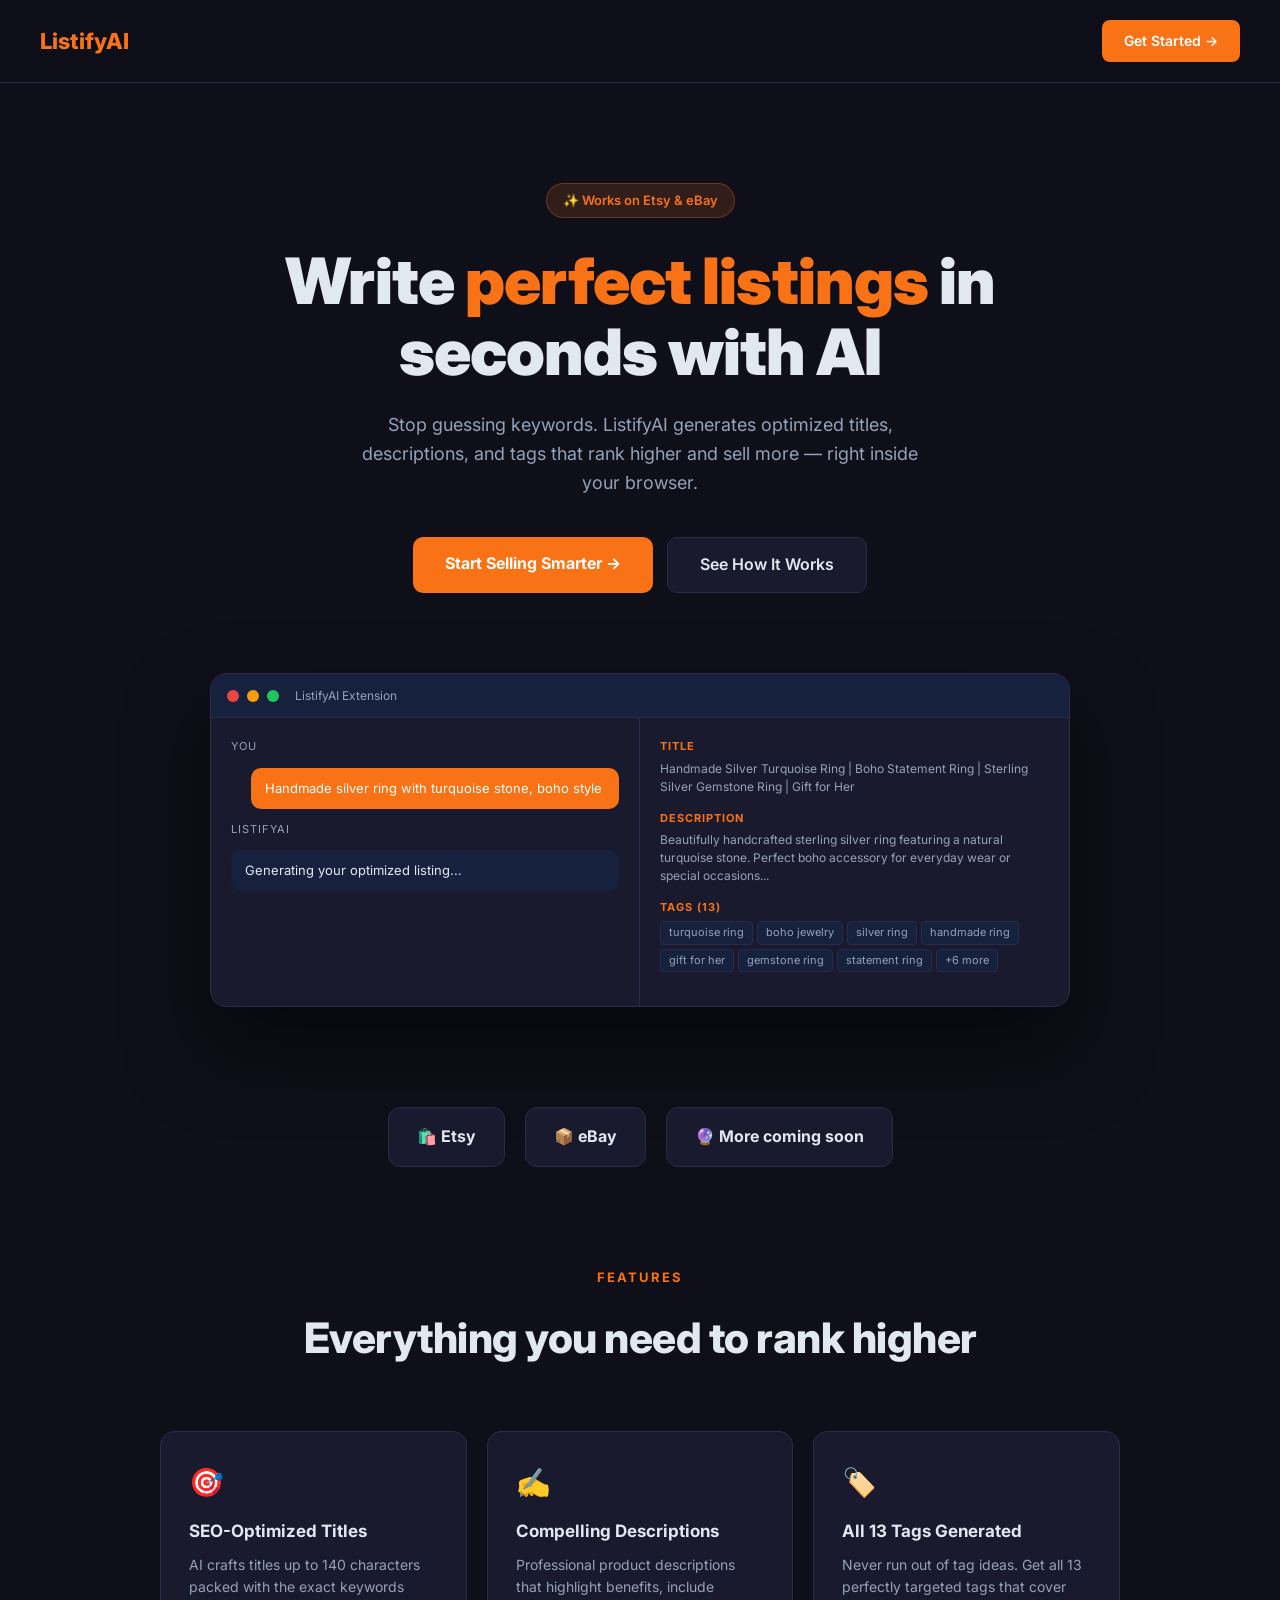
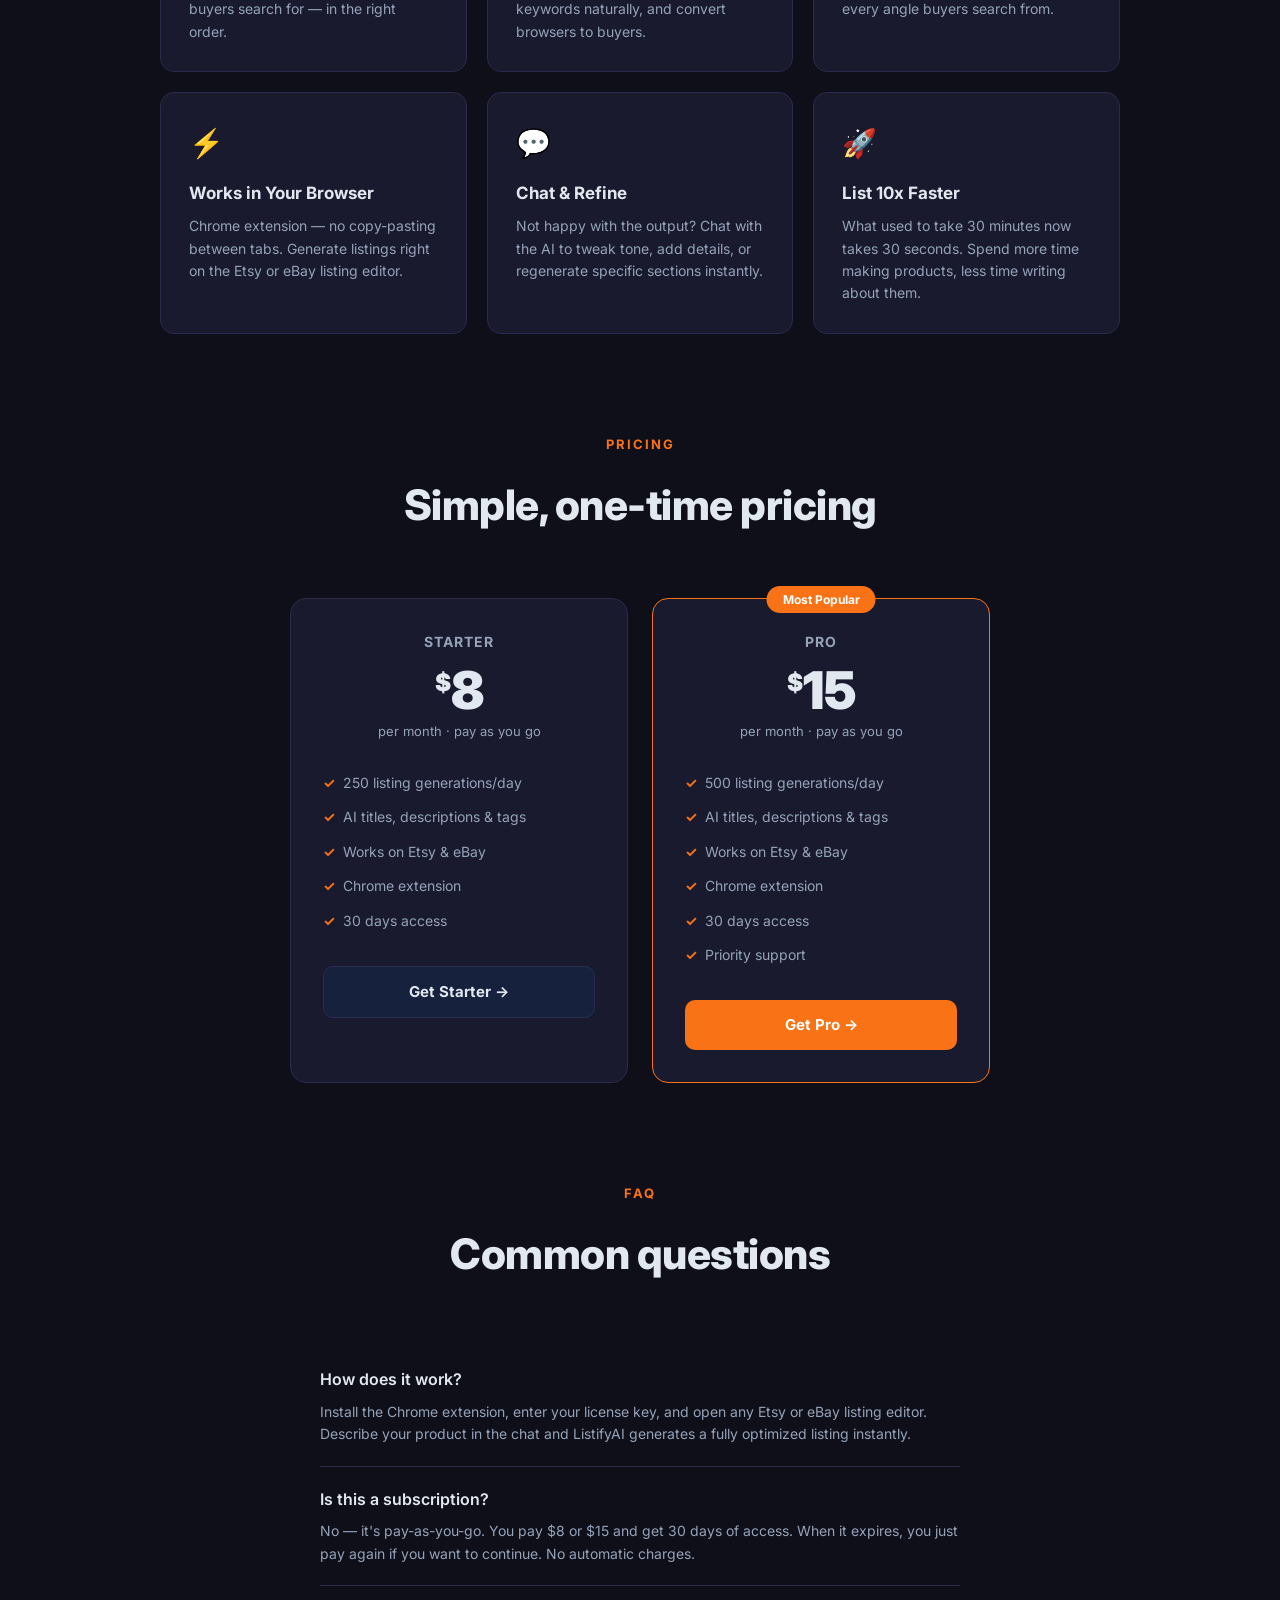
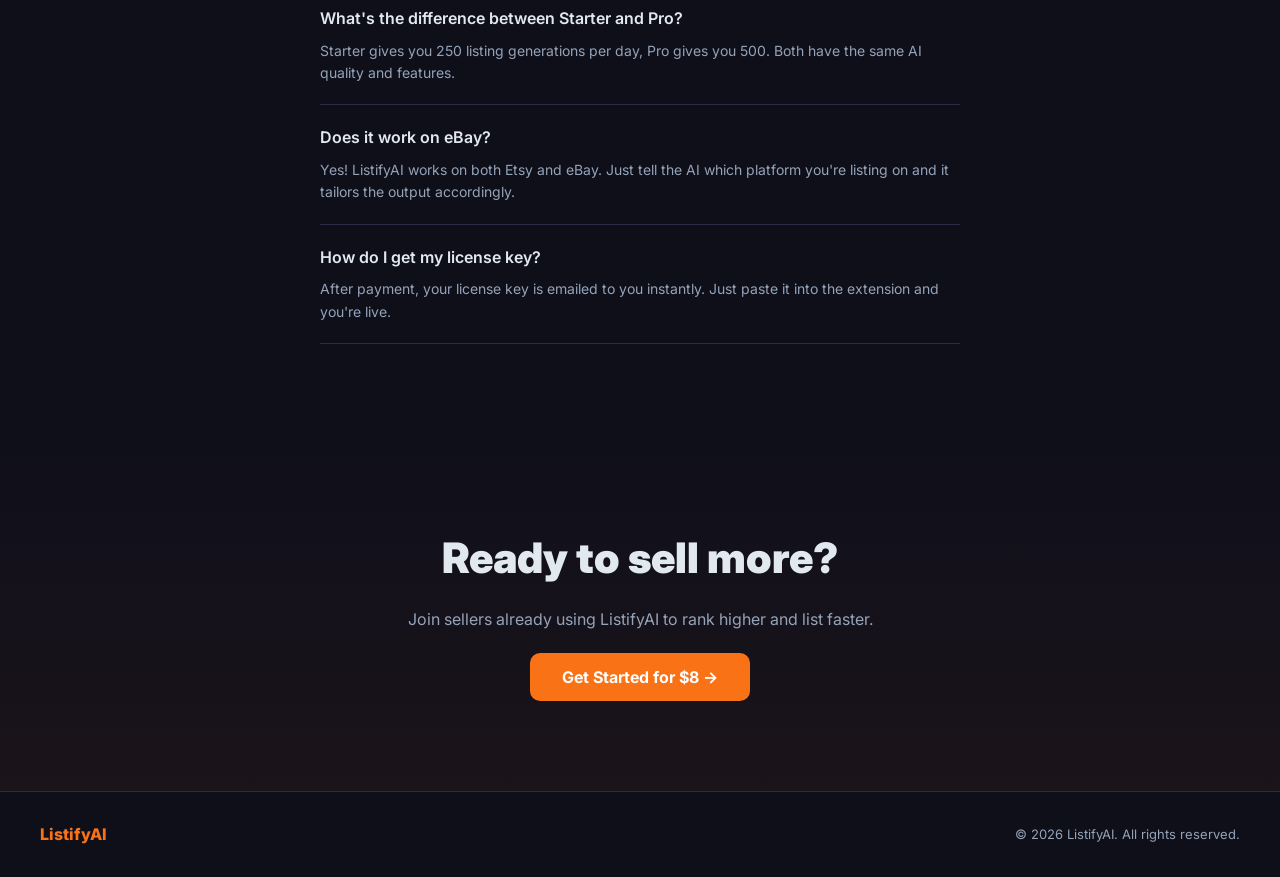
==== index.html @ fb0150b8 "Add files via upload" ====
<!DOCTYPE html>
<html lang="en">
<head>
  <meta charset="UTF-8" />
  <meta name="viewport" content="width=device-width, initial-scale=1.0" />
  <title>ListifyAI — AI-Powered Listings for Etsy & eBay</title>
  <meta name="description" content="Create perfectly optimized Etsy and eBay listings in seconds with AI. Better titles, descriptions, and tags that actually rank." />
  <link rel="preconnect" href="https://fonts.googleapis.com" />
  <link href="https://fonts.googleapis.com/css2?family=Inter:wght@400;500;600;700;800;900&display=swap" rel="stylesheet" />
  <style>
    *, *::before, *::after { box-sizing: border-box; margin: 0; padding: 0; }

    :root {
      --orange: #f97316;
      --orange-dark: #ea6c0a;
      --bg: #0f0f1a;
      --card: #1a1a2e;
      --card2: #16213e;
      --border: #2a2a4a;
      --text: #e2e8f0;
      --muted: #94a3b8;
    }

    body {
      font-family: 'Inter', sans-serif;
      background: var(--bg);
      color: var(--text);
      line-height: 1.6;
    }

    a { text-decoration: none; color: inherit; }

    /* NAV */
    nav {
      display: flex;
      align-items: center;
      justify-content: space-between;
      padding: 20px 40px;
      border-bottom: 1px solid var(--border);
      position: sticky;
      top: 0;
      background: rgba(15,15,26,0.95);
      backdrop-filter: blur(10px);
      z-index: 100;
    }

    .nav-logo { font-size: 22px; font-weight: 800; color: var(--orange); }

    .nav-cta {
      background: var(--orange);
      color: #fff;
      padding: 10px 22px;
      border-radius: 8px;
      font-weight: 600;
      font-size: 14px;
      transition: background 0.2s;
    }

    .nav-cta:hover { background: var(--orange-dark); }

    /* HERO */
    .hero {
      text-align: center;
      padding: 100px 20px 80px;
      max-width: 800px;
      margin: 0 auto;
    }

    .hero-badge {
      display: inline-block;
      background: rgba(249,115,22,0.15);
      border: 1px solid rgba(249,115,22,0.3);
      color: var(--orange);
      padding: 6px 16px;
      border-radius: 999px;
      font-size: 13px;
      font-weight: 600;
      margin-bottom: 28px;
    }

    .hero h1 {
      font-size: clamp(36px, 6vw, 64px);
      font-weight: 900;
      line-height: 1.1;
      margin-bottom: 24px;
      letter-spacing: -1px;
    }

    .hero h1 span { color: var(--orange); }

    .hero p {
      font-size: 18px;
      color: var(--muted);
      max-width: 560px;
      margin: 0 auto 40px;
    }

    .hero-btns {
      display: flex;
      gap: 14px;
      justify-content: center;
      flex-wrap: wrap;
    }

    .btn-primary {
      background: var(--orange);
      color: #fff;
      padding: 14px 32px;
      border-radius: 10px;
      font-weight: 700;
      font-size: 16px;
      transition: background 0.2s, transform 0.1s;
    }

    .btn-primary:hover { background: var(--orange-dark); transform: translateY(-1px); }

    .btn-secondary {
      background: var(--card);
      color: var(--text);
      border: 1px solid var(--border);
      padding: 14px 32px;
      border-radius: 10px;
      font-weight: 600;
      font-size: 16px;
      transition: border-color 0.2s;
    }

    .btn-secondary:hover { border-color: var(--orange); color: var(--orange); }

    /* DEMO PREVIEW */
    .preview {
      max-width: 900px;
      margin: 0 auto 100px;
      padding: 0 20px;
    }

    .preview-window {
      background: var(--card);
      border: 1px solid var(--border);
      border-radius: 16px;
      overflow: hidden;
      box-shadow: 0 40px 80px rgba(0,0,0,0.5);
    }

    .preview-bar {
      background: var(--card2);
      padding: 12px 16px;
      display: flex;
      align-items: center;
      gap: 8px;
      border-bottom: 1px solid var(--border);
    }

    .dot { width: 12px; height: 12px; border-radius: 50%; }
    .dot-red { background: #ef4444; }
    .dot-yellow { background: #f59e0b; }
    .dot-green { background: #22c55e; }

    .preview-content {
      display: grid;
      grid-template-columns: 1fr 1fr;
      gap: 0;
    }

    .preview-chat {
      padding: 20px;
      border-right: 1px solid var(--border);
    }

    .preview-result { padding: 20px; }

    .preview-label {
      font-size: 11px;
      text-transform: uppercase;
      letter-spacing: 1px;
      color: var(--muted);
      margin-bottom: 12px;
    }

    .chat-bubble {
      background: var(--card2);
      border-radius: 10px;
      padding: 10px 14px;
      font-size: 13px;
      color: var(--text);
      margin-bottom: 8px;
    }

    .chat-bubble.user {
      background: var(--orange);
      color: #fff;
      margin-left: 20px;
    }

    .result-block {
      margin-bottom: 14px;
    }

    .result-block .label {
      font-size: 11px;
      color: var(--orange);
      font-weight: 700;
      text-transform: uppercase;
      letter-spacing: 1px;
      margin-bottom: 4px;
    }

    .result-block p {
      font-size: 12px;
      color: var(--muted);
      line-height: 1.5;
    }

    .tags-wrap { display: flex; flex-wrap: wrap; gap: 4px; }

    .tag {
      background: var(--card2);
      border: 1px solid var(--border);
      border-radius: 4px;
      padding: 2px 8px;
      font-size: 11px;
      color: var(--muted);
    }

    /* FEATURES */
    .section {
      max-width: 1000px;
      margin: 0 auto 100px;
      padding: 0 20px;
    }

    .section-label {
      text-align: center;
      font-size: 13px;
      color: var(--orange);
      font-weight: 700;
      text-transform: uppercase;
      letter-spacing: 2px;
      margin-bottom: 16px;
    }

    .section h2 {
      text-align: center;
      font-size: clamp(28px, 4vw, 42px);
      font-weight: 800;
      margin-bottom: 60px;
      letter-spacing: -0.5px;
    }

    .features-grid {
      display: grid;
      grid-template-columns: repeat(auto-fit, minmax(280px, 1fr));
      gap: 20px;
    }

    .feature-card {
      background: var(--card);
      border: 1px solid var(--border);
      border-radius: 14px;
      padding: 28px;
      transition: border-color 0.2s;
    }

    .feature-card:hover { border-color: var(--orange); }

    .feature-icon {
      font-size: 28px;
      margin-bottom: 14px;
    }

    .feature-card h3 {
      font-size: 17px;
      font-weight: 700;
      margin-bottom: 8px;
    }

    .feature-card p {
      font-size: 14px;
      color: var(--muted);
      line-height: 1.6;
    }

    /* PLATFORMS */
    .platforms {
      display: flex;
      justify-content: center;
      gap: 20px;
      flex-wrap: wrap;
      margin-bottom: 100px;
    }

    .platform-badge {
      background: var(--card);
      border: 1px solid var(--border);
      border-radius: 12px;
      padding: 16px 28px;
      font-size: 16px;
      font-weight: 700;
      display: flex;
      align-items: center;
      gap: 10px;
    }

    /* PRICING */
    .pricing-grid {
      display: grid;
      grid-template-columns: repeat(auto-fit, minmax(280px, 1fr));
      gap: 24px;
      max-width: 700px;
      margin: 0 auto;
    }

    .pricing-card {
      background: var(--card);
      border: 1px solid var(--border);
      border-radius: 16px;
      padding: 32px;
      text-align: center;
      transition: transform 0.2s;
    }

    .pricing-card:hover { transform: translateY(-4px); }

    .pricing-card.popular {
      border-color: var(--orange);
      position: relative;
    }

    .popular-badge {
      position: absolute;
      top: -13px;
      left: 50%;
      transform: translateX(-50%);
      background: var(--orange);
      color: #fff;
      padding: 4px 16px;
      border-radius: 999px;
      font-size: 12px;
      font-weight: 700;
      white-space: nowrap;
    }

    .plan-name {
      font-size: 14px;
      font-weight: 700;
      text-transform: uppercase;
      letter-spacing: 1px;
      color: var(--muted);
      margin-bottom: 12px;
    }

    .plan-price {
      font-size: 52px;
      font-weight: 900;
      color: var(--text);
      line-height: 1;
      margin-bottom: 4px;
    }

    .plan-price sup { font-size: 24px; vertical-align: super; }
    .plan-period { font-size: 13px; color: var(--muted); margin-bottom: 24px; }

    .plan-features {
      list-style: none;
      margin-bottom: 28px;
      text-align: left;
    }

    .plan-features li {
      font-size: 14px;
      color: var(--muted);
      padding: 6px 0;
      display: flex;
      align-items: center;
      gap: 8px;
    }

    .plan-features li::before {
      content: '✓';
      color: var(--orange);
      font-weight: 700;
      flex-shrink: 0;
    }

    .plan-btn {
      display: block;
      width: 100%;
      padding: 13px;
      border-radius: 10px;
      font-weight: 700;
      font-size: 15px;
      text-align: center;
      transition: background 0.2s, transform 0.1s;
    }

    .plan-btn:hover { transform: translateY(-1px); }

    .plan-btn.primary { background: var(--orange); color: #fff; }
    .plan-btn.primary:hover { background: var(--orange-dark); }
    .plan-btn.secondary { background: var(--card2); color: var(--text); border: 1px solid var(--border); }
    .plan-btn.secondary:hover { border-color: var(--orange); color: var(--orange); }

    /* FAQ */
    .faq-list { max-width: 640px; margin: 0 auto; }

    .faq-item {
      border-bottom: 1px solid var(--border);
      padding: 20px 0;
    }

    .faq-item h4 { font-size: 16px; font-weight: 600; margin-bottom: 8px; }
    .faq-item p { font-size: 14px; color: var(--muted); line-height: 1.6; }

    /* CTA */
    .cta-section {
      text-align: center;
      padding: 80px 20px 100px;
      background: linear-gradient(to bottom, transparent, rgba(249,115,22,0.05));
    }

    .cta-section h2 {
      font-size: clamp(28px, 4vw, 42px);
      font-weight: 900;
      margin-bottom: 16px;
    }

    .cta-section p { color: var(--muted); font-size: 16px; margin-bottom: 32px; }

    /* FOOTER */
    footer {
      border-top: 1px solid var(--border);
      padding: 30px 40px;
      display: flex;
      justify-content: space-between;
      align-items: center;
      flex-wrap: wrap;
      gap: 12px;
    }

    footer .logo { font-weight: 800; color: var(--orange); }
    footer p { font-size: 13px; color: var(--muted); }

    @media (max-width: 600px) {
      nav { padding: 16px 20px; }
      .preview-content { grid-template-columns: 1fr; }
      .preview-chat { border-right: none; border-bottom: 1px solid var(--border); }
      footer { justify-content: center; text-align: center; }
    }
  </style>
</head>
<body>

  <!-- NAV -->
  <nav>
    <div class="nav-logo">ListifyAI</div>
    <a href="#pricing" class="nav-cta">Get Started →</a>
  </nav>

  <!-- HERO -->
  <section class="hero">
    <div class="hero-badge">✨ Works on Etsy & eBay</div>
    <h1>Write <span>perfect listings</span> in seconds with AI</h1>
    <p>Stop guessing keywords. ListifyAI generates optimized titles, descriptions, and tags that rank higher and sell more — right inside your browser.</p>
    <div class="hero-btns">
      <a href="#pricing" class="btn-primary">Start Selling Smarter →</a>
      <a href="#features" class="btn-secondary">See How It Works</a>
    </div>
  </section>

  <!-- PREVIEW -->
  <div class="preview">
    <div class="preview-window">
      <div class="preview-bar">
        <div class="dot dot-red"></div>
        <div class="dot dot-yellow"></div>
        <div class="dot dot-green"></div>
        <span style="font-size:12px; color: #94a3b8; margin-left:8px">ListifyAI Extension</span>
      </div>
      <div class="preview-content">
        <div class="preview-chat">
          <div class="preview-label">You</div>
          <div class="chat-bubble user">Handmade silver ring with turquoise stone, boho style</div>
          <div class="preview-label" style="margin-top:12px">ListifyAI</div>
          <div class="chat-bubble">Generating your optimized listing...</div>
        </div>
        <div class="preview-result">
          <div class="result-block">
            <div class="label">Title</div>
            <p>Handmade Silver Turquoise Ring | Boho Statement Ring | Sterling Silver Gemstone Ring | Gift for Her</p>
          </div>
          <div class="result-block">
            <div class="label">Description</div>
            <p>Beautifully handcrafted sterling silver ring featuring a natural turquoise stone. Perfect boho accessory for everyday wear or special occasions...</p>
          </div>
          <div class="result-block">
            <div class="label">Tags (13)</div>
            <div class="tags-wrap">
              <span class="tag">turquoise ring</span>
              <span class="tag">boho jewelry</span>
              <span class="tag">silver ring</span>
              <span class="tag">handmade ring</span>
              <span class="tag">gift for her</span>
              <span class="tag">gemstone ring</span>
              <span class="tag">statement ring</span>
              <span class="tag">+6 more</span>
            </div>
          </div>
        </div>
      </div>
    </div>
  </div>

  <!-- PLATFORMS -->
  <div class="platforms">
    <div class="platform-badge">🛍️ Etsy</div>
    <div class="platform-badge">📦 eBay</div>
    <div class="platform-badge">🔮 More coming soon</div>
  </div>

  <!-- FEATURES -->
  <section class="section" id="features">
    <div class="section-label">Features</div>
    <h2>Everything you need to rank higher</h2>
    <div class="features-grid">
      <div class="feature-card">
        <div class="feature-icon">🎯</div>
        <h3>SEO-Optimized Titles</h3>
        <p>AI crafts titles up to 140 characters packed with the exact keywords buyers search for — in the right order.</p>
      </div>
      <div class="feature-card">
        <div class="feature-icon">✍️</div>
        <h3>Compelling Descriptions</h3>
        <p>Professional product descriptions that highlight benefits, include keywords naturally, and convert browsers to buyers.</p>
      </div>
      <div class="feature-card">
        <div class="feature-icon">🏷️</div>
        <h3>All 13 Tags Generated</h3>
        <p>Never run out of tag ideas. Get all 13 perfectly targeted tags that cover every angle buyers search from.</p>
      </div>
      <div class="feature-card">
        <div class="feature-icon">⚡</div>
        <h3>Works in Your Browser</h3>
        <p>Chrome extension — no copy-pasting between tabs. Generate listings right on the Etsy or eBay listing editor.</p>
      </div>
      <div class="feature-card">
        <div class="feature-icon">💬</div>
        <h3>Chat & Refine</h3>
        <p>Not happy with the output? Chat with the AI to tweak tone, add details, or regenerate specific sections instantly.</p>
      </div>
      <div class="feature-card">
        <div class="feature-icon">🚀</div>
        <h3>List 10x Faster</h3>
        <p>What used to take 30 minutes now takes 30 seconds. Spend more time making products, less time writing about them.</p>
      </div>
    </div>
  </section>

  <!-- PRICING -->
  <section class="section" id="pricing">
    <div class="section-label">Pricing</div>
    <h2>Simple, one-time pricing</h2>
    <div class="pricing-grid">
      <div class="pricing-card">
        <div class="plan-name">Starter</div>
        <div class="plan-price"><sup>$</sup>8</div>
        <div class="plan-period">per month · pay as you go</div>
        <ul class="plan-features">
          <li>250 listing generations/day</li>
          <li>AI titles, descriptions & tags</li>
          <li>Works on Etsy & eBay</li>
          <li>Chrome extension</li>
          <li>30 days access</li>
        </ul>
        <a href="YOUR_STRIPE_STARTER_LINK" class="plan-btn secondary">Get Starter →</a>
      </div>
      <div class="pricing-card popular">
        <div class="popular-badge">Most Popular</div>
        <div class="plan-name">Pro</div>
        <div class="plan-price"><sup>$</sup>15</div>
        <div class="plan-period">per month · pay as you go</div>
        <ul class="plan-features">
          <li>500 listing generations/day</li>
          <li>AI titles, descriptions & tags</li>
          <li>Works on Etsy & eBay</li>
          <li>Chrome extension</li>
          <li>30 days access</li>
          <li>Priority support</li>
        </ul>
        <a href="YOUR_STRIPE_PRO_LINK" class="plan-btn primary">Get Pro →</a>
      </div>
    </div>
  </section>

  <!-- FAQ -->
  <section class="section">
    <div class="section-label">FAQ</div>
    <h2>Common questions</h2>
    <div class="faq-list">
      <div class="faq-item">
        <h4>How does it work?</h4>
        <p>Install the Chrome extension, enter your license key, and open any Etsy or eBay listing editor. Describe your product in the chat and ListifyAI generates a fully optimized listing instantly.</p>
      </div>
      <div class="faq-item">
        <h4>Is this a subscription?</h4>
        <p>No — it's pay-as-you-go. You pay $8 or $15 and get 30 days of access. When it expires, you just pay again if you want to continue. No automatic charges.</p>
      </div>
      <div class="faq-item">
        <h4>What's the difference between Starter and Pro?</h4>
        <p>Starter gives you 250 listing generations per day, Pro gives you 500. Both have the same AI quality and features.</p>
      </div>
      <div class="faq-item">
        <h4>Does it work on eBay?</h4>
        <p>Yes! ListifyAI works on both Etsy and eBay. Just tell the AI which platform you're listing on and it tailors the output accordingly.</p>
      </div>
      <div class="faq-item">
        <h4>How do I get my license key?</h4>
        <p>After payment, your license key is emailed to you instantly. Just paste it into the extension and you're live.</p>
      </div>
    </div>
  </section>

  <!-- CTA -->
  <section class="cta-section">
    <h2>Ready to sell more?</h2>
    <p>Join sellers already using ListifyAI to rank higher and list faster.</p>
    <a href="#pricing" class="btn-primary">Get Started for $8 →</a>
  </section>

  <!-- FOOTER -->
  <footer>
    <div class="logo">ListifyAI</div>
    <p>© 2026 ListifyAI. All rights reserved.</p>
  </footer>

</body>
</html>
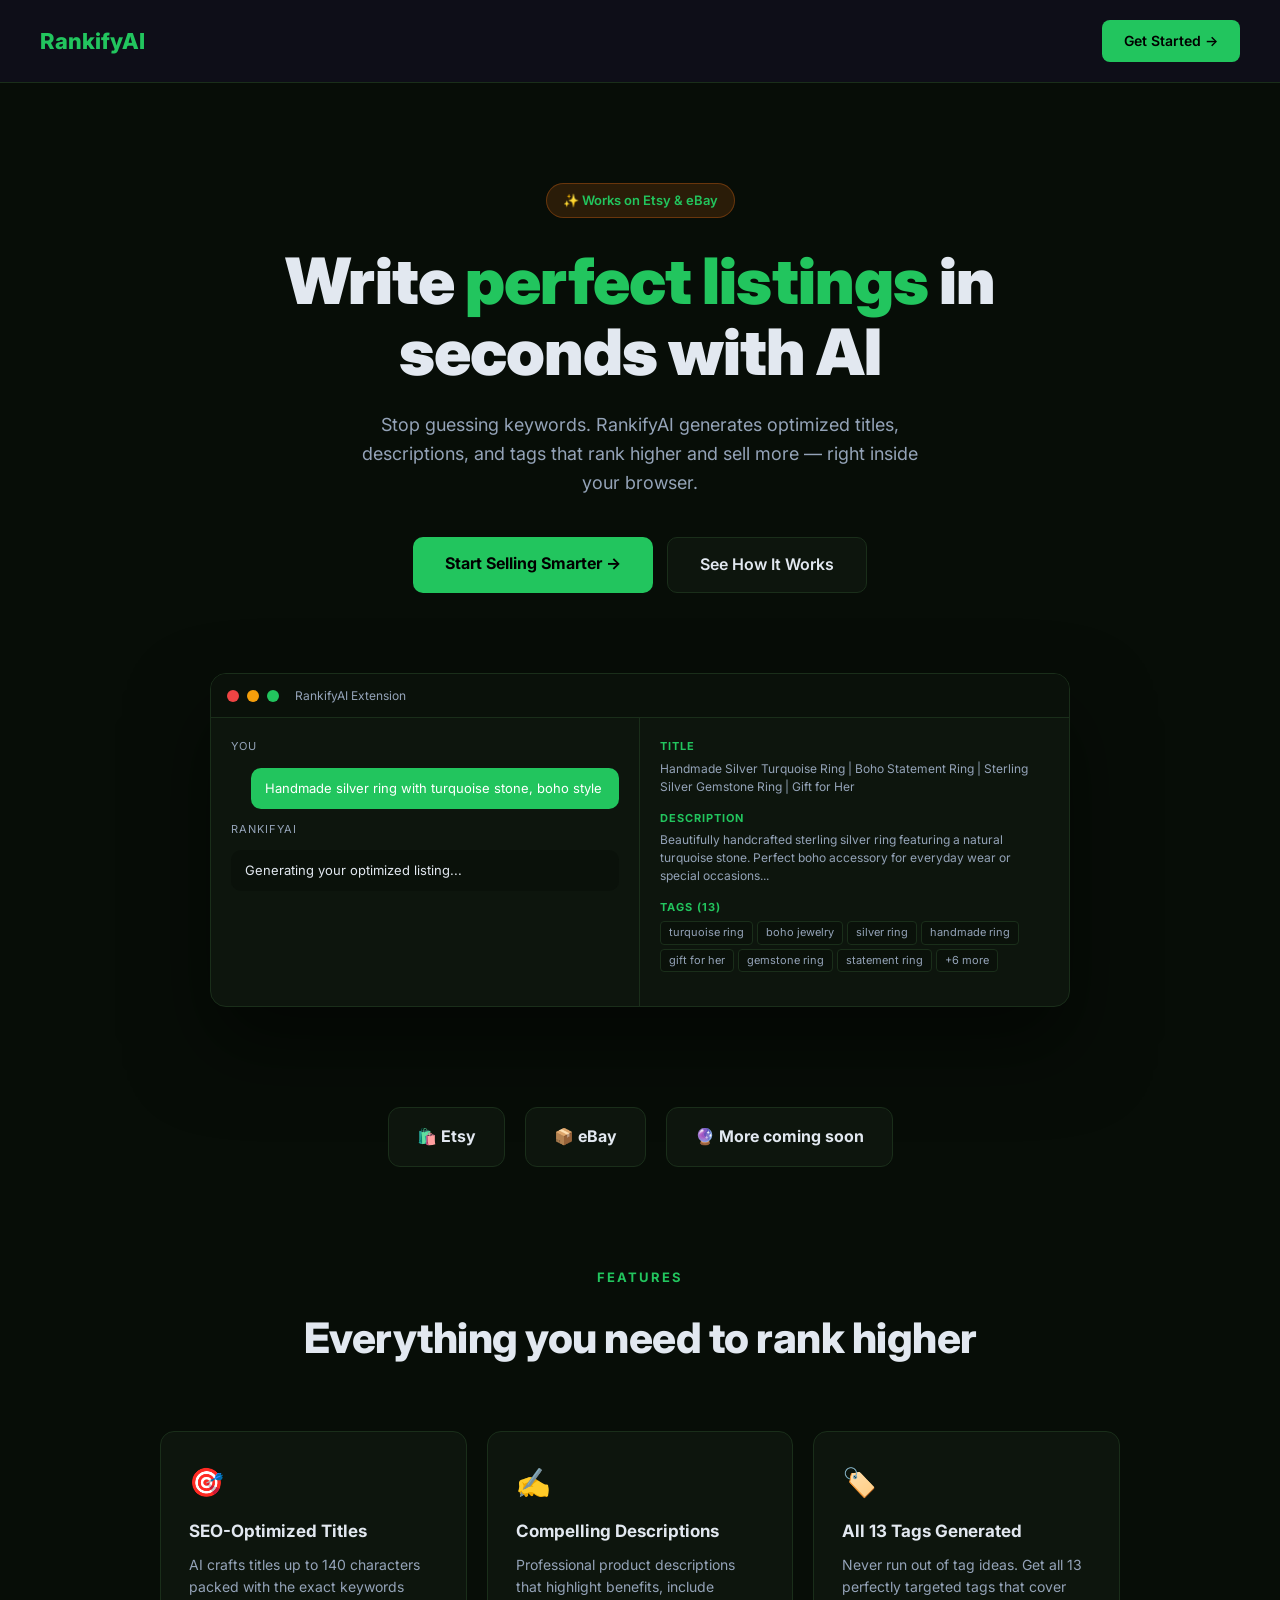
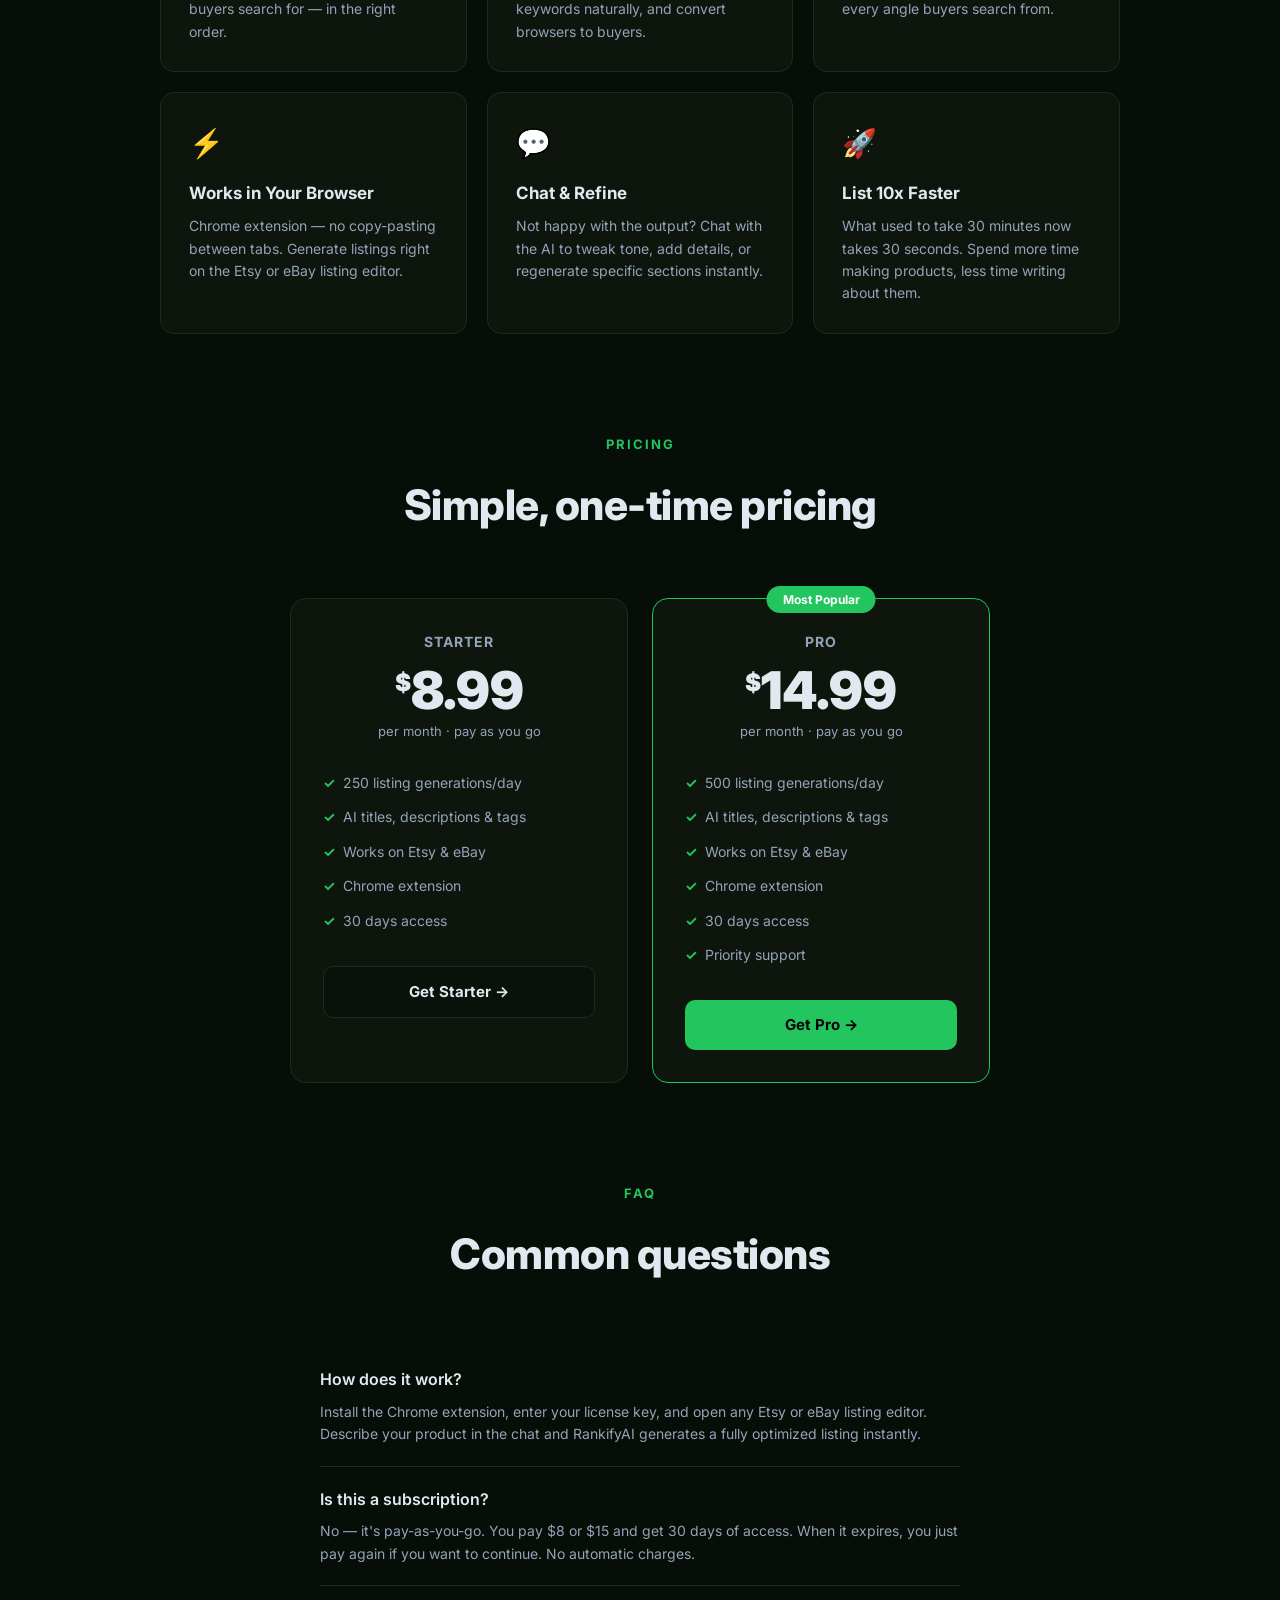
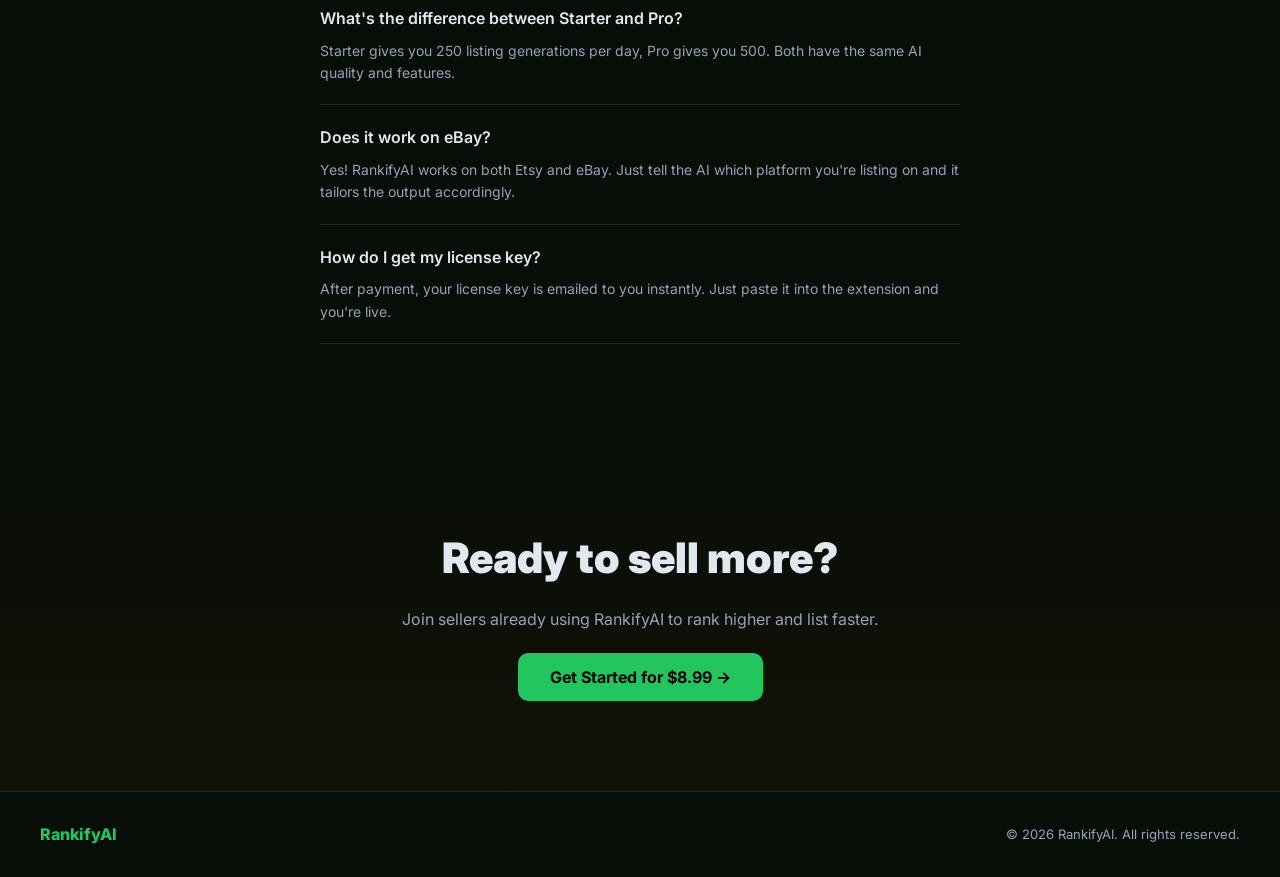
==== commit 54f1a8b8: "Add files via upload" ====
--- a/index.html
+++ b/index.html
@@ -3,7 +3,7 @@
 <head>
   <meta charset="UTF-8" />
   <meta name="viewport" content="width=device-width, initial-scale=1.0" />
-  <title>ListifyAI — AI-Powered Listings for Etsy & eBay</title>
+  <title>RankifyAI — AI-Powered Listings for Etsy & eBay</title>
   <meta name="description" content="Create perfectly optimized Etsy and eBay listings in seconds with AI. Better titles, descriptions, and tags that actually rank." />
   <link rel="preconnect" href="https://fonts.googleapis.com" />
   <link href="https://fonts.googleapis.com/css2?family=Inter:wght@400;500;600;700;800;900&display=swap" rel="stylesheet" />
@@ -11,12 +11,12 @@
     *, *::before, *::after { box-sizing: border-box; margin: 0; padding: 0; }
 
     :root {
-      --orange: #f97316;
-      --orange-dark: #ea6c0a;
-      --bg: #0f0f1a;
-      --card: #1a1a2e;
-      --card2: #16213e;
-      --border: #2a2a4a;
+      --orange: #22c55e;
+      --orange-dark: #16a34a;
+      --bg: #070d07;
+      --card: #0d150d;
+      --card2: #0a110a;
+      --border: #1a2e1a;
       --text: #e2e8f0;
       --muted: #94a3b8;
     }
@@ -48,7 +48,7 @@
 
     .nav-cta {
       background: var(--orange);
-      color: #fff;
+      color: #000;
       padding: 10px 22px;
       border-radius: 8px;
       font-weight: 600;
@@ -104,7 +104,7 @@
 
     .btn-primary {
       background: var(--orange);
-      color: #fff;
+      color: #000;
       padding: 14px 32px;
       border-radius: 10px;
       font-weight: 700;
@@ -395,7 +395,7 @@
 
     .plan-btn:hover { transform: translateY(-1px); }
 
-    .plan-btn.primary { background: var(--orange); color: #fff; }
+    .plan-btn.primary { background: var(--orange); color: #000; }
     .plan-btn.primary:hover { background: var(--orange-dark); }
     .plan-btn.secondary { background: var(--card2); color: var(--text); border: 1px solid var(--border); }
     .plan-btn.secondary:hover { border-color: var(--orange); color: var(--orange); }
@@ -452,7 +452,7 @@
 
   <!-- NAV -->
   <nav>
-    <div class="nav-logo">ListifyAI</div>
+    <div class="nav-logo">RankifyAI</div>
     <a href="#pricing" class="nav-cta">Get Started →</a>
   </nav>
 
@@ -460,7 +460,7 @@
   <section class="hero">
     <div class="hero-badge">✨ Works on Etsy & eBay</div>
     <h1>Write <span>perfect listings</span> in seconds with AI</h1>
-    <p>Stop guessing keywords. ListifyAI generates optimized titles, descriptions, and tags that rank higher and sell more — right inside your browser.</p>
+    <p>Stop guessing keywords. RankifyAI generates optimized titles, descriptions, and tags that rank higher and sell more — right inside your browser.</p>
     <div class="hero-btns">
       <a href="#pricing" class="btn-primary">Start Selling Smarter →</a>
       <a href="#features" class="btn-secondary">See How It Works</a>
@@ -474,13 +474,13 @@
         <div class="dot dot-red"></div>
         <div class="dot dot-yellow"></div>
         <div class="dot dot-green"></div>
-        <span style="font-size:12px; color: #94a3b8; margin-left:8px">ListifyAI Extension</span>
+        <span style="font-size:12px; color: #94a3b8; margin-left:8px">RankifyAI Extension</span>
       </div>
       <div class="preview-content">
         <div class="preview-chat">
           <div class="preview-label">You</div>
           <div class="chat-bubble user">Handmade silver ring with turquoise stone, boho style</div>
-          <div class="preview-label" style="margin-top:12px">ListifyAI</div>
+          <div class="preview-label" style="margin-top:12px">RankifyAI</div>
           <div class="chat-bubble">Generating your optimized listing...</div>
         </div>
         <div class="preview-result">
@@ -562,7 +562,7 @@
     <div class="pricing-grid">
       <div class="pricing-card">
         <div class="plan-name">Starter</div>
-        <div class="plan-price"><sup>$</sup>8</div>
+        <div class="plan-price"><sup>$</sup>8.99</div>
         <div class="plan-period">per month · pay as you go</div>
         <ul class="plan-features">
           <li>250 listing generations/day</li>
@@ -576,7 +576,7 @@
       <div class="pricing-card popular">
         <div class="popular-badge">Most Popular</div>
         <div class="plan-name">Pro</div>
-        <div class="plan-price"><sup>$</sup>15</div>
+        <div class="plan-price"><sup>$</sup>14.99</div>
         <div class="plan-period">per month · pay as you go</div>
         <ul class="plan-features">
           <li>500 listing generations/day</li>
@@ -598,7 +598,7 @@
     <div class="faq-list">
       <div class="faq-item">
         <h4>How does it work?</h4>
-        <p>Install the Chrome extension, enter your license key, and open any Etsy or eBay listing editor. Describe your product in the chat and ListifyAI generates a fully optimized listing instantly.</p>
+        <p>Install the Chrome extension, enter your license key, and open any Etsy or eBay listing editor. Describe your product in the chat and RankifyAI generates a fully optimized listing instantly.</p>
       </div>
       <div class="faq-item">
         <h4>Is this a subscription?</h4>
@@ -610,7 +610,7 @@
       </div>
       <div class="faq-item">
         <h4>Does it work on eBay?</h4>
-        <p>Yes! ListifyAI works on both Etsy and eBay. Just tell the AI which platform you're listing on and it tailors the output accordingly.</p>
+        <p>Yes! RankifyAI works on both Etsy and eBay. Just tell the AI which platform you're listing on and it tailors the output accordingly.</p>
       </div>
       <div class="faq-item">
         <h4>How do I get my license key?</h4>
@@ -622,14 +622,14 @@
   <!-- CTA -->
   <section class="cta-section">
     <h2>Ready to sell more?</h2>
-    <p>Join sellers already using ListifyAI to rank higher and list faster.</p>
-    <a href="#pricing" class="btn-primary">Get Started for $8 →</a>
+    <p>Join sellers already using RankifyAI to rank higher and list faster.</p>
+    <a href="#pricing" class="btn-primary">Get Started for $8.99 →</a>
   </section>
 
   <!-- FOOTER -->
   <footer>
-    <div class="logo">ListifyAI</div>
-    <p>© 2026 ListifyAI. All rights reserved.</p>
+    <div class="logo">RankifyAI</div>
+    <p>© 2026 RankifyAI. All rights reserved.</p>
   </footer>
 
 </body>
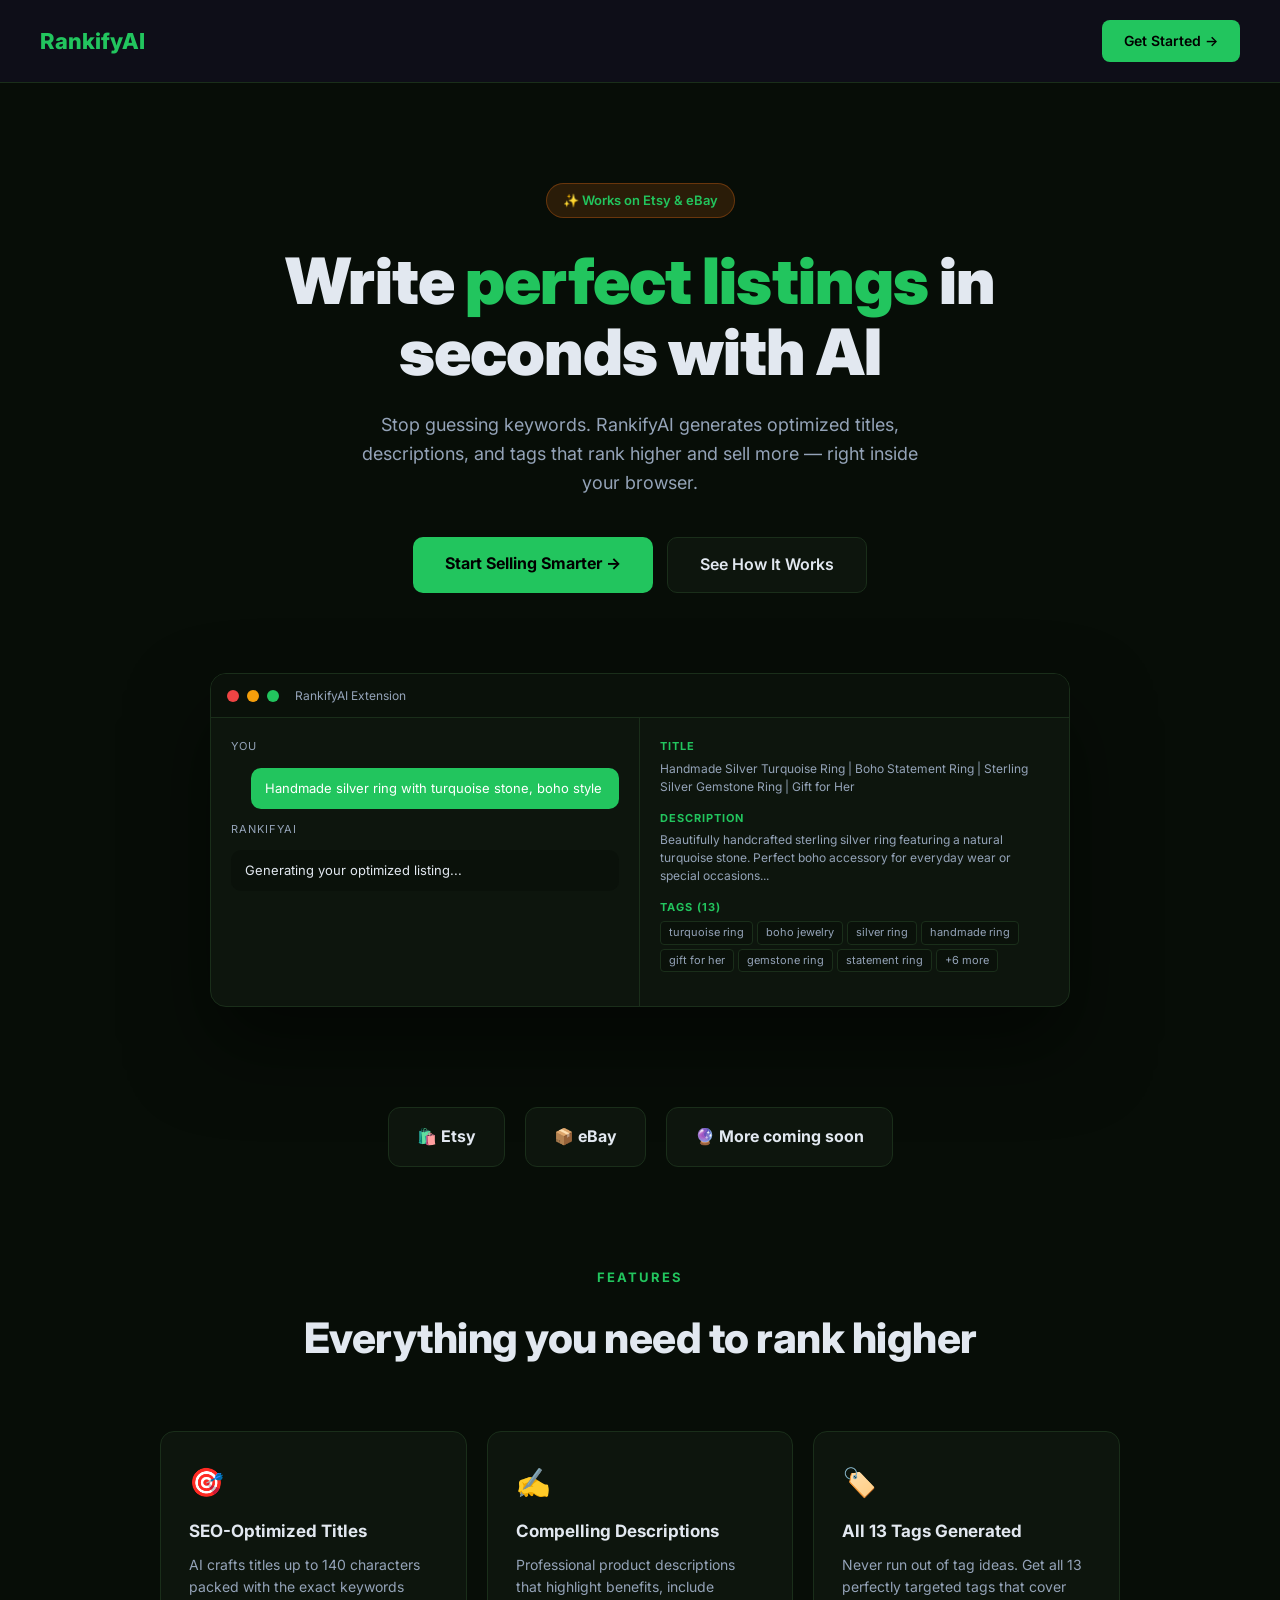
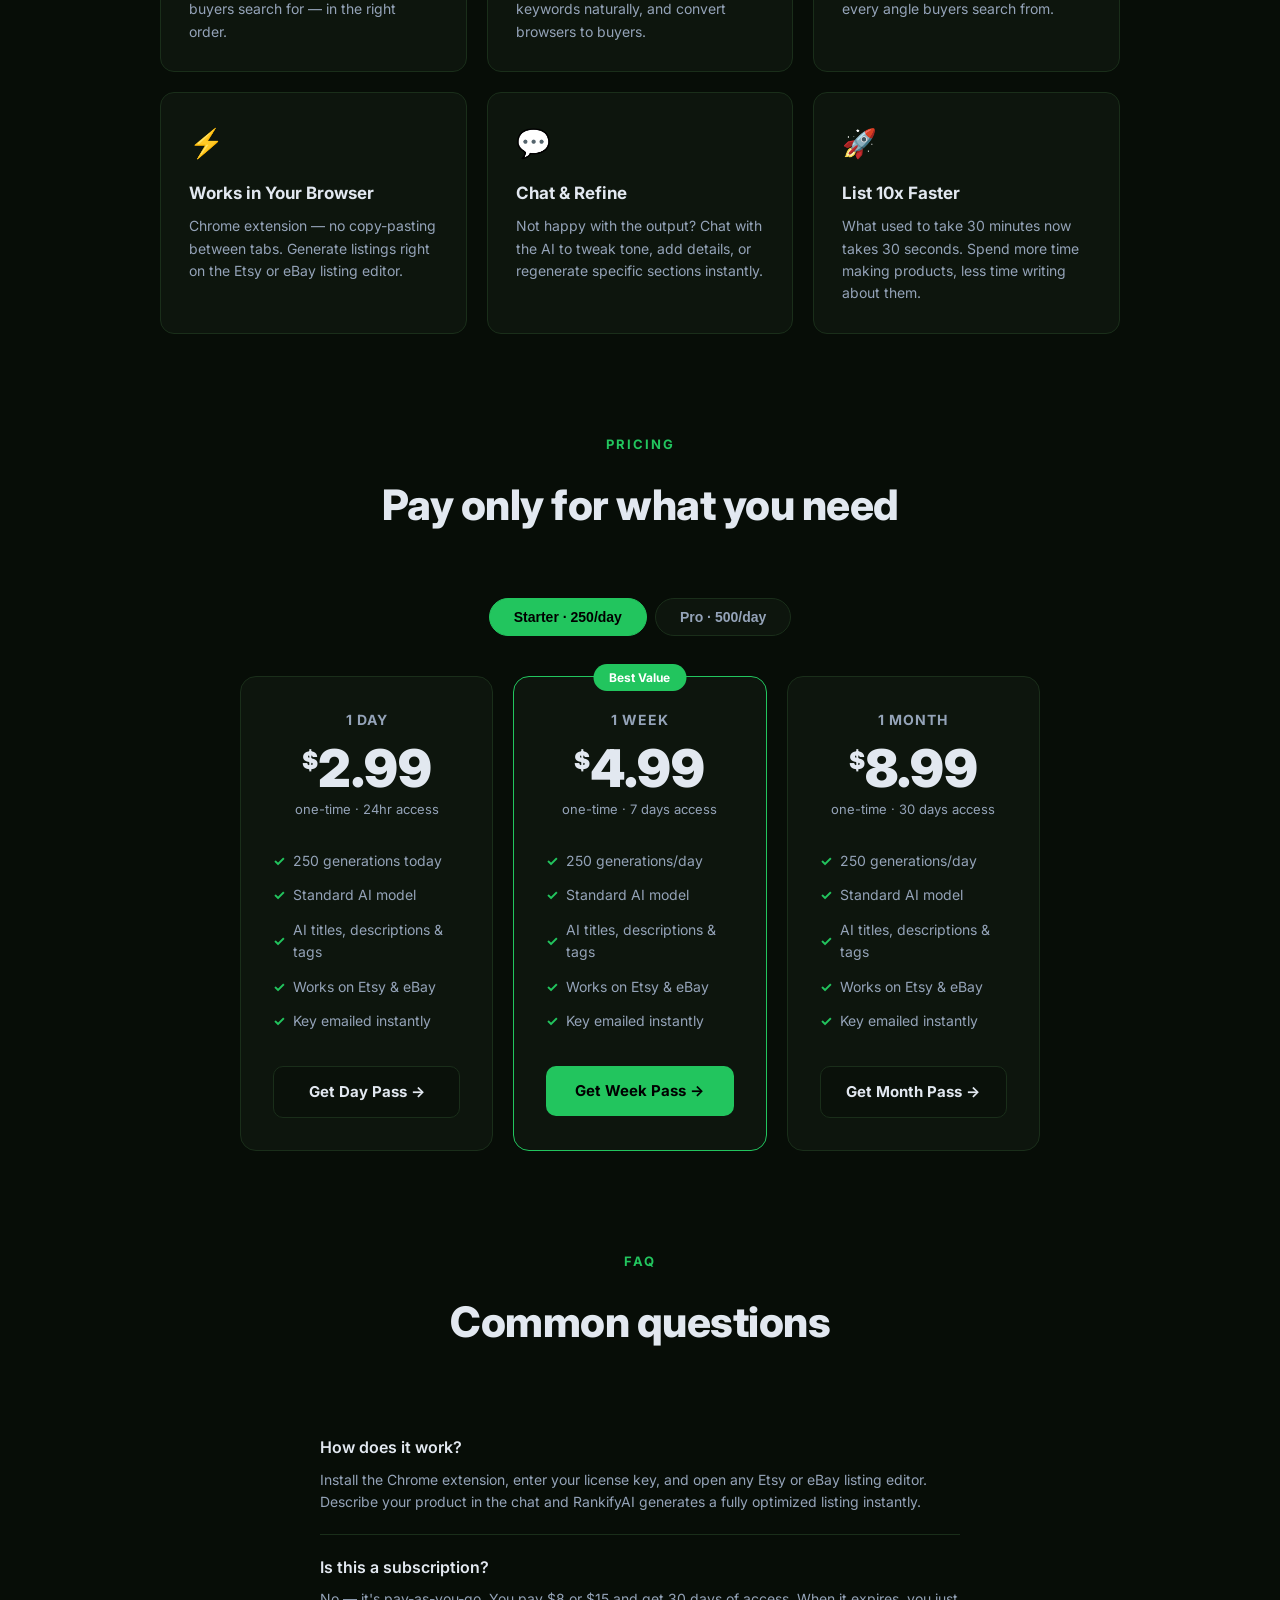
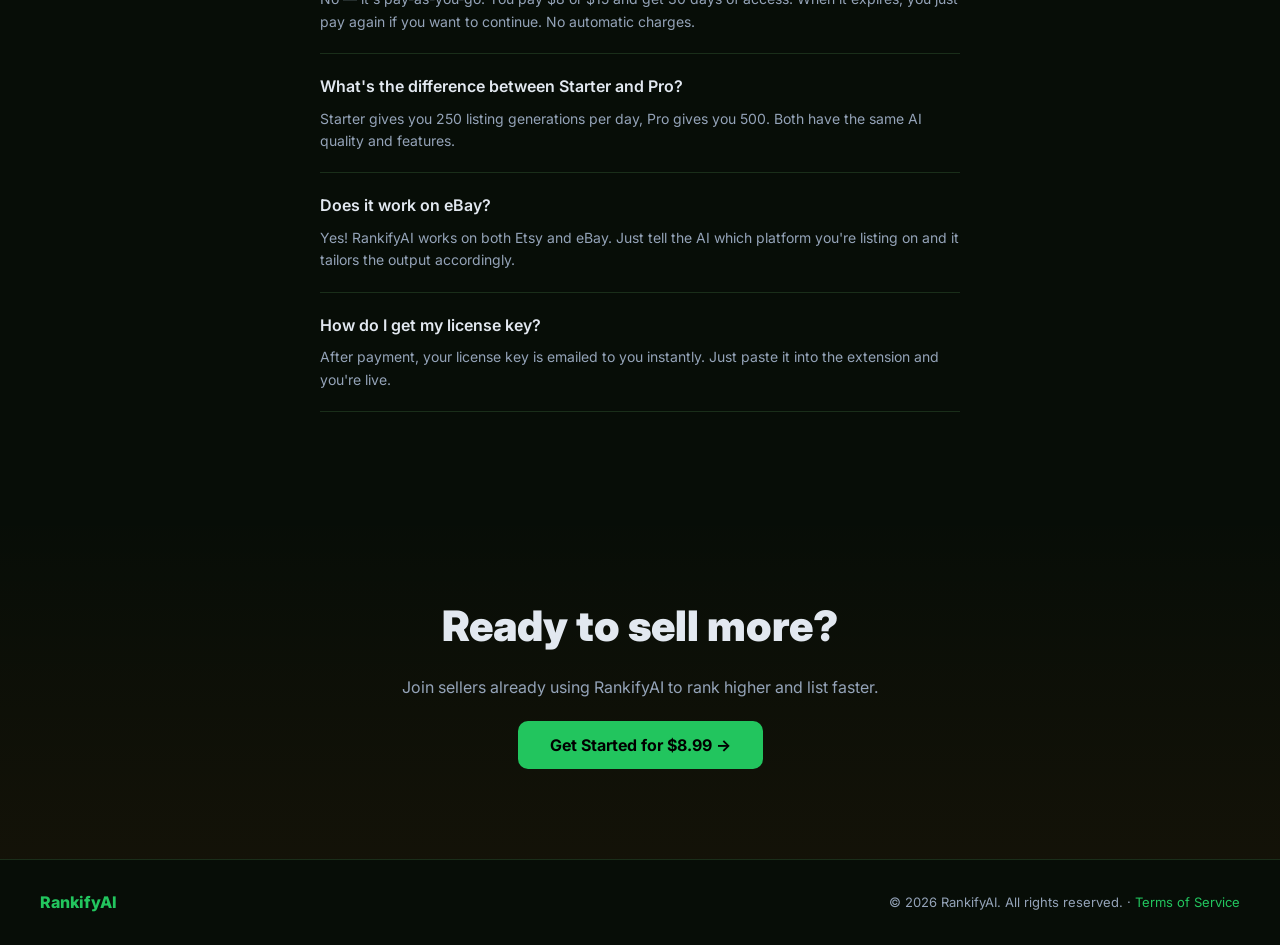
==== commit 1e6a3d16: "Add files via upload" ====
--- a/index.html
+++ b/index.html
@@ -439,6 +439,41 @@
 
     footer .logo { font-weight: 800; color: var(--orange); }
     footer p { font-size: 13px; color: var(--muted); }
+
+    .tier-toggle {
+      display: flex;
+      justify-content: center;
+      gap: 8px;
+      margin-bottom: 40px;
+    }
+
+    .tier-btn {
+      background: var(--card);
+      border: 1px solid var(--border);
+      color: var(--muted);
+      padding: 10px 24px;
+      border-radius: 999px;
+      font-size: 14px;
+      font-weight: 600;
+      cursor: pointer;
+      transition: all 0.2s;
+    }
+
+    .tier-btn.active {
+      background: var(--orange);
+      border-color: var(--orange);
+      color: #000;
+    }
+
+    .tier-plans {
+      display: grid;
+      grid-template-columns: repeat(auto-fit, minmax(220px, 1fr));
+      gap: 20px;
+      max-width: 800px;
+      margin: 0 auto;
+    }
+
+    .tier-plans.hidden { display: none; }
 
     @media (max-width: 600px) {
       nav { padding: 16px 20px; }
@@ -558,35 +593,100 @@
   <!-- PRICING -->
   <section class="section" id="pricing">
     <div class="section-label">Pricing</div>
-    <h2>Simple, one-time pricing</h2>
-    <div class="pricing-grid">
+    <h2>Pay only for what you need</h2>
+
+    <!-- Tier Toggle -->
+    <div class="tier-toggle">
+      <button class="tier-btn active" onclick="showTier(1, this)">Starter · 250/day</button>
+      <button class="tier-btn" onclick="showTier(2, this)">Pro · 500/day</button>
+    </div>
+
+    <!-- Starter Tier -->
+    <div id="tier-1" class="tier-plans">
       <div class="pricing-card">
-        <div class="plan-name">Starter</div>
-        <div class="plan-price"><sup>$</sup>8.99</div>
-        <div class="plan-period">per month · pay as you go</div>
+        <div class="plan-name">1 Day</div>
+        <div class="plan-price"><sup>$</sup>2.99</div>
+        <div class="plan-period">one-time · 24hr access</div>
         <ul class="plan-features">
-          <li>250 listing generations/day</li>
+          <li>250 generations today</li>
+          <li>Standard AI model</li>
           <li>AI titles, descriptions & tags</li>
           <li>Works on Etsy & eBay</li>
-          <li>Chrome extension</li>
-          <li>30 days access</li>
+          <li>Key emailed instantly</li>
         </ul>
-        <a href="YOUR_STRIPE_STARTER_LINK" class="plan-btn secondary">Get Starter →</a>
+        <a href="https://buy.stripe.com/14AaEWgsacFZ8znf3Z1wY06" class="plan-btn secondary">Get Day Pass →</a>
       </div>
       <div class="pricing-card popular">
-        <div class="popular-badge">Most Popular</div>
-        <div class="plan-name">Pro</div>
-        <div class="plan-price"><sup>$</sup>14.99</div>
-        <div class="plan-period">per month · pay as you go</div>
+        <div class="popular-badge">Best Value</div>
+        <div class="plan-name">1 Week</div>
+        <div class="plan-price"><sup>$</sup>4.99</div>
+        <div class="plan-period">one-time · 7 days access</div>
         <ul class="plan-features">
-          <li>500 listing generations/day</li>
+          <li>250 generations/day</li>
+          <li>Standard AI model</li>
           <li>AI titles, descriptions & tags</li>
           <li>Works on Etsy & eBay</li>
-          <li>Chrome extension</li>
-          <li>30 days access</li>
+          <li>Key emailed instantly</li>
+        </ul>
+        <a href="https://buy.stripe.com/bJe7sK3Fo49tbLz8FB1wY05" class="plan-btn primary">Get Week Pass →</a>
+      </div>
+      <div class="pricing-card">
+        <div class="plan-name">1 Month</div>
+        <div class="plan-price"><sup>$</sup>8.99</div>
+        <div class="plan-period">one-time · 30 days access</div>
+        <ul class="plan-features">
+          <li>250 generations/day</li>
+          <li>Standard AI model</li>
+          <li>AI titles, descriptions & tags</li>
+          <li>Works on Etsy & eBay</li>
+          <li>Key emailed instantly</li>
+        </ul>
+        <a href="https://buy.stripe.com/5kQeVcb7QgWfg1PbRN1wY04" class="plan-btn secondary">Get Month Pass →</a>
+      </div>
+    </div>
+
+    <!-- Pro Tier -->
+    <div id="tier-2" class="tier-plans hidden">
+      <div class="pricing-card">
+        <div class="plan-name">1 Day</div>
+        <div class="plan-price"><sup>$</sup>4.99</div>
+        <div class="plan-period">one-time · 24hr access</div>
+        <ul class="plan-features">
+          <li>500 generations today</li>
+          <li>⚡ Advanced AI model</li>
+          <li>Higher quality listings</li>
+          <li>Works on Etsy & eBay</li>
+          <li>Key emailed instantly</li>
+        </ul>
+        <a href="https://buy.stripe.com/28E4gy1xg0Xh6rfaNJ1wY03" class="plan-btn secondary">Get Day Pass →</a>
+      </div>
+      <div class="pricing-card popular">
+        <div class="popular-badge">Best Value</div>
+        <div class="plan-name">1 Week</div>
+        <div class="plan-price"><sup>$</sup>9.99</div>
+        <div class="plan-period">one-time · 7 days access</div>
+        <ul class="plan-features">
+          <li>500 generations/day</li>
+          <li>⚡ Advanced AI model</li>
+          <li>Higher quality listings</li>
+          <li>Works on Etsy & eBay</li>
+          <li>Key emailed instantly</li>
+        </ul>
+        <a href="https://buy.stripe.com/28E00i3FodK33f3g831wY02" class="plan-btn primary">Get Week Pass →</a>
+      </div>
+      <div class="pricing-card">
+        <div class="plan-name">1 Month</div>
+        <div class="plan-price"><sup>$</sup>14.99</div>
+        <div class="plan-period">one-time · 30 days access</div>
+        <ul class="plan-features">
+          <li>500 generations/day</li>
+          <li>⚡ Advanced AI model</li>
+          <li>Higher quality listings</li>
+          <li>Works on Etsy & eBay</li>
+          <li>Key emailed instantly</li>
           <li>Priority support</li>
         </ul>
-        <a href="YOUR_STRIPE_PRO_LINK" class="plan-btn primary">Get Pro →</a>
+        <a href="https://buy.stripe.com/dRm14ma3M21l8zn8FB1wY01" class="plan-btn secondary">Get Month Pass →</a>
       </div>
     </div>
   </section>
@@ -629,8 +729,17 @@
   <!-- FOOTER -->
   <footer>
     <div class="logo">RankifyAI</div>
-    <p>© 2026 RankifyAI. All rights reserved.</p>
+    <p>© 2026 RankifyAI. All rights reserved. · <a href="tos.html" style="color: var(--orange)">Terms of Service</a></p>
   </footer>
+
+  <script>
+    function showTier(tier, btn) {
+      document.querySelectorAll('.tier-plans').forEach(el => el.classList.add('hidden'));
+      document.querySelectorAll('.tier-btn').forEach(el => el.classList.remove('active'));
+      document.getElementById('tier-' + tier).classList.remove('hidden');
+      btn.classList.add('active');
+    }
+  </script>
 
 </body>
 </html>
